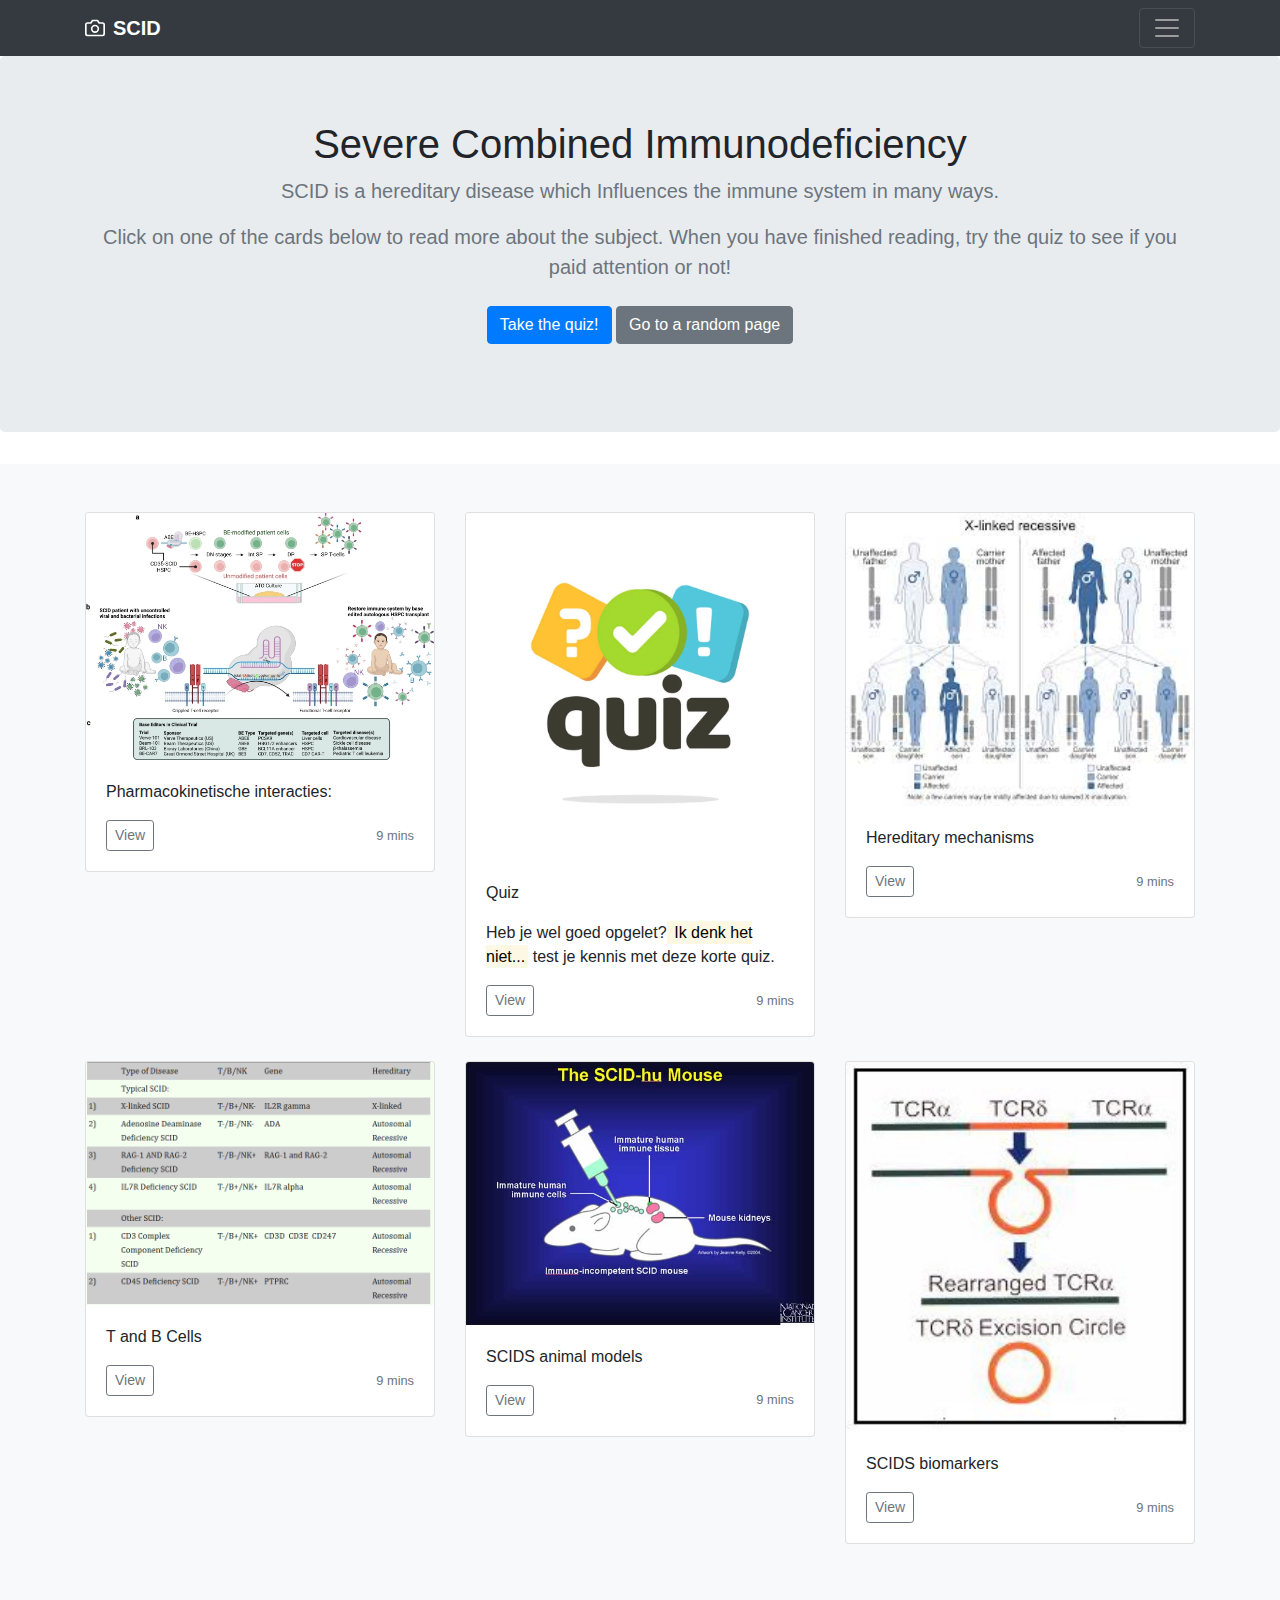
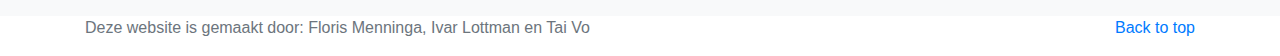
==== index.html @ 06bb4118 "changed bottom page credits" ====
<!doctype html>
<html lang="en">
    <head>
        <meta charset="utf-8" />
        <meta
            name="viewport"
            content="width=device-width, initial-scale=1, shrink-to-fit=no"
        />
        <meta name="description" content="" />
        <meta name="author" content="Floris" />
        <link rel="icon" href="/docs/4.0/assets/img/favicons/favicon.ico" />

        <title>Severe Combined Immunodeficiency</title>

        <link
            rel="canonical"
            href="https://getbootstrap.com/docs/4.0/examples/album/"
        />

        <!-- Bootstrap core CSS -->
        <link href="../../dist/css/bootstrap.min.css" rel="stylesheet" />

        <!-- Custom styles for this template -->
        <link href="style.css" rel="stylesheet" />
    </head>

    <body>
        <header>
            <div class="collapse bg-dark" id="navbarHeader">
                <div class="container">
                    <div class="row">
                        <div class="col-sm-8 col-md-7 py-4">
                            <h4 class="text-white">About</h4>
                            <p class="text-muted">
                                ...
                            </p>
                        </div>
                        <div class="col-sm-4 offset-md-1 py-4">
                            <h4 class="text-white">Contact</h4>
                            <ul class="list-unstyled">
                                <li>
                                    <a href="#" class="text-white"
                                        >Email us if you have any questions.</a
                                    >
                                </li>
                            </ul>
                        </div>
                    </div>
                </div>
            </div>
            <div class="navbar navbar-dark bg-dark box-shadow">
                <div class="container d-flex justify-content-between">
                    <a href="#" class="navbar-brand d-flex align-items-center">
                        <svg
                            xmlns="http://www.w3.org/2000/svg"
                            width="20"
                            height="20"
                            viewBox="0 0 24 24"
                            fill="none"
                            stroke="currentColor"
                            stroke-width="2"
                            stroke-linecap="round"
                            stroke-linejoin="round"
                            class="mr-2"
                        >
                            <path
                                d="M23 19a2 2 0 0 1-2 2H3a2 2 0 0 1-2-2V8a2 2 0 0 1 2-2h4l2-3h6l2 3h4a2 2 0 0 1 2 2z"
                            ></path>
                            <circle cx="12" cy="13" r="4"></circle>
                        </svg>
                        <strong>SCID</strong>
                    </a>
                    <button
                        class="navbar-toggler"
                        type="button"
                        data-toggle="collapse"
                        data-target="#navbarHeader"
                        aria-controls="navbarHeader"
                        aria-expanded="false"
                        aria-label="Toggle navigation"
                    >
                        <span class="navbar-toggler-icon"></span>
                    </button>
                </div>
            </div>
        </header>

        <main role="main">
            <section class="jumbotron text-center">
                <div class="container">
                    <h1 class="jumbotron-heading">
                        Severe Combined Immunodeficiency
                    </h1>
                    <p class="lead text-muted">SCID is a hereditary disease which Influences the immune system in many ways. 
                          </p>
                    <p class="lead text-muted">
                       Click on one of the cards below to read more about the subject. 
                       When you have finished reading, try the quiz to see if you paid attention or not!
                       
                    </p>
                    <p>
                        <a href="quiz.html" class="btn btn-primary my-2"
                            >Take the quiz!</a
                        >
                        <a href="#" class="btn btn-secondary my-2" id="randomPageButton">Go to a random page</a>                            
                        <script>
                            document.getElementById('randomPageButton').addEventListener('click', function (event) {
                                event.preventDefault(); // Prevent the default action of the link
                                const pages = [
                                    'animal_scids_models.html',
                                    'bio_markers.html',
                                    'hereditary_mechanisms.html',
                                    'T_and_B_cells.html',
                                    'treatment.html'

                                ]; // Add the list of your page URLs here
                                const randomPage = pages[Math.floor(Math.random() * pages.length)];
                                window.location.href = randomPage;
                            });
                        </script>
                    </p>
                </div>
            </section>

            <div class="album py-5 bg-light">
                <div class="container">
                    <div class="row">
                        <div class="col-md-4">
                            <div class="card mb-4 box-shadow">
                                <img
                                    class="card-img-top"
                                    src="cure.webp"
                                    alt="Card image cap"
                                />
                                <div class="card-body">
                                    <p class="card-text">
                                        Pharmacokinetische interacties:
                                    </p>
                                    <div
                                        class="d-flex justify-content-between align-items-center"
                                    >
                                        <div class="btn-group">
                                            <button
                                                type="button"
                                                class="btn btn-sm btn-outline-secondary"
                                                onclick="window.location.href='treatment.html';"
                                            >
                                                View
                                            </button>

                                        </div>
                                        <small class="text-muted">9 mins</small>
                                    </div>
                                </div>
                            </div>
                        </div>
                        <div class="col-md-4">
                            <div class="card mb-4 box-shadow">
                                <img
                                    class="card-img-top"
                                    src="quizz.webp"
                                    alt="Card image cap"
                                />
                                <div class="card-body">
                                    <p class="fs-1">Quiz</p>
                                    <p class="card-text">
                                        Heb je wel goed opgelet?<mark> Ik denk het
                                        niet...</mark> test je kennis met deze korte
                                        quiz.
                                    </p>

                                    <div
                                        class="d-flex justify-content-between align-items-center"
                                    >
                                        <div class="btn-group">
                                            <button
                                                type="button"
                                                class="btn btn-sm btn-outline-secondary"
                                                onclick="window.location.href='quiz.html';"

                                            >
                                                View
                                            </button>

                                        </div>
                                        <small class="text-muted">9 mins</small>
                                    </div>
                                </div>
                            </div>
                        </div>
                        <div class="col-md-4">
                            <div class="card mb-4 box-shadow">
                                <img
                                    class="card-img-top"
                                    src="inherit.jpg"
                                    alt="Card image cap"
                                />
                                <div class="card-body">
                                    <p class="card-text">
                                        Hereditary mechanisms

                                    </p>
                                    <div
                                        class="d-flex justify-content-between align-items-center"
                                    >
                                        <div class="btn-group">
                                            <button
                                                type="button"
                                                class="btn btn-sm btn-outline-secondary"
                                                onclick="window.location.href='hereditary_mechanisms.html';"
                                            >
                                                View
                                            </button>

                                        </div>
                                        <small class="text-muted">9 mins</small>
                                    </div>
                                </div>
                            </div>
                        </div>
                        <div class="col-md-4">
                            <div class="card mb-4 box-shadow">
                                <img
                                class="card-img-top"
                                src="scid_types.PNG"
                                alt="Card image cap"
                                />
                                <div class="card-body">
                                    <p class="card-text">
                                        T and B Cells
                                    </p>
                                    <div
                                        class="d-flex justify-content-between align-items-center"
                                    >
                                        <div class="btn-group">
                                            <button
                                                type="button"
                                                class="btn btn-sm btn-outline-secondary"
                                                onclick="window.location.href='T_and_B_cells.html';"
                                            >
                                                View
                                            </button>

                                        </div>
                                        <small class="text-muted">9 mins</small>
                                    </div>
                                </div>
                            </div>
                        </div>
                        <div class="col-md-4">
                            <div class="card mb-4 box-shadow">
                                <img
                                    class="card-img-top"
                                    src="cancer38-3099223067.jpg"
                                    alt="Card image cap"
                                />
                                <div class="card-body">
                                    <p class="card-text">
                                        SCIDS animal models
                                    </p>
                                    <div
                                        class="d-flex justify-content-between align-items-center"
                                    >
                                        <div class="btn-group">
                                            <button
                                                type="button"
                                                class="btn btn-sm btn-outline-secondary"
                                                onclick="window.location.href='animal_scids_models.html';"
                                            >
                                                View
                                            </button>

                                        </div>
                                        <small class="text-muted">9 mins</small>
                                    </div>
                                </div>
                            </div>
                        </div>
                        <div class="col-md-4">
                            <div class="card mb-4 box-shadow">
                                <img
                                    class="card-img-top"
                                    src="trec.jpg"
                                    alt="Card image cap"
                                />
                                <div class="card-body">
                                    <p class="card-text">
                                        SCIDS biomarkers
                                    </p>
                                    <div
                                        class="d-flex justify-content-between align-items-center"
                                    >
                                        <div class="btn-group">
                                            <button
                                                type="button"
                                                class="btn btn-sm btn-outline-secondary"
                                                onclick="window.location.href='bio_markers.html';"
                                            >
                                                View
                                            </button>

                                        </div>
                                        <small class="text-muted">9 mins</small>
                                    </div>
                                </div> 
                            </div>
                        </div>

                    </div>
                </div>
            </div>
        </main>

        <footer class="text-muted">
            <div class="container">
                <p class="float-right">
                    <a href="#">Back to top</a>
                </p>
                <p>Deze website is gemaakt door: Floris Menninga, Ivar Lottman en Tai Vo</p>

                </p>
            </div>
        </footer>

        <!-- Bootstrap core JavaScript
    ================================================== -->
        <!-- Placed at the end of the document so the pages load faster -->
        <script
            src="https://code.jquery.com/jquery-3.2.1.slim.min.js"
            integrity="sha384-KJ3o2DKtIkvYIK3UENzmM7KCkRr/rE9/Qpg6aAZGJwFDMVNA/GpGFF93hXpG5KkN"
            crossorigin="anonymous"
        ></script>
        <script>
            window.jQuery ||
                document.write(
                    '<script src="../../assets/js/vendor/jquery-slim.min.js"><\/script>',
                );
        </script>
        <script src="../../assets/js/vendor/popper.min.js"></script>
        <script src="../../dist/js/bootstrap.min.js"></script>
        <script src="../../assets/js/vendor/holder.min.js"></script>
    </body>
</html>
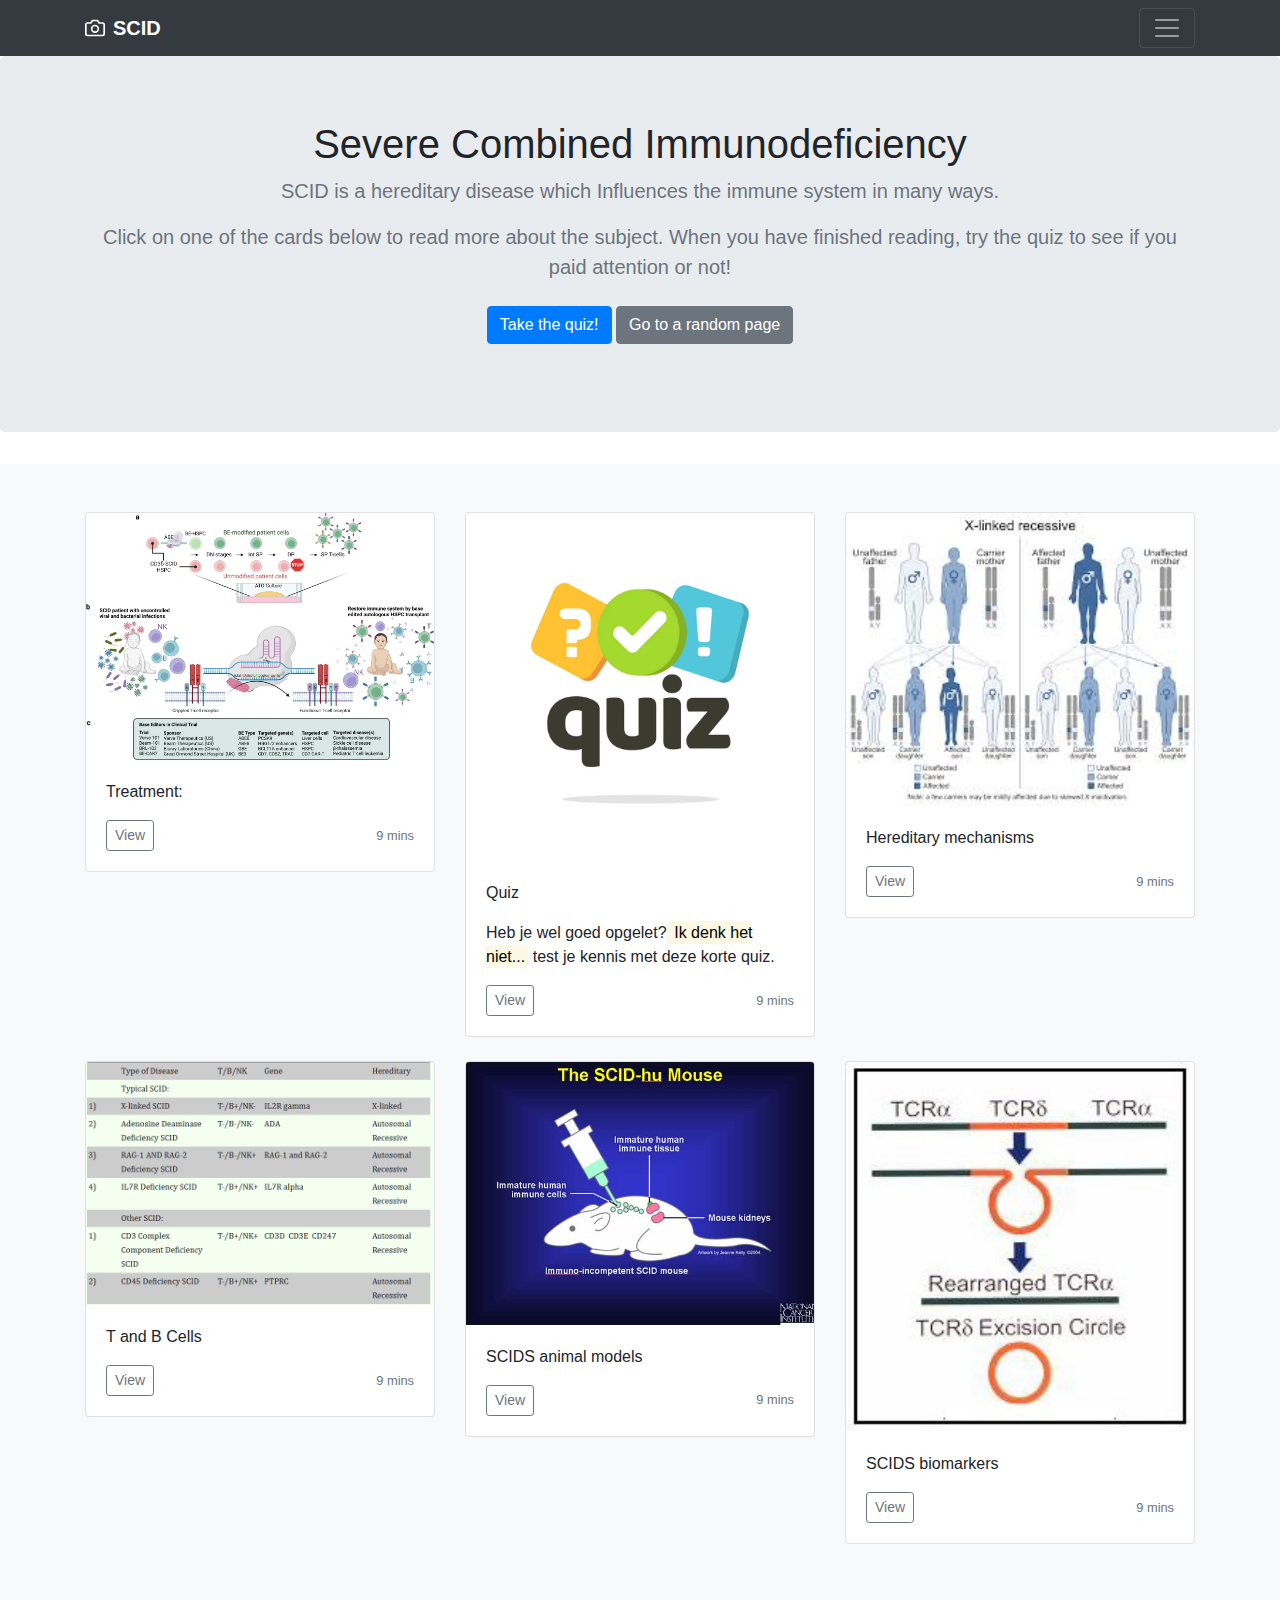
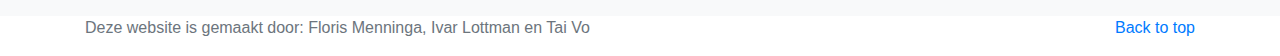
==== commit dc3129d1: "." ====
--- a/index.html
+++ b/index.html
@@ -134,7 +134,7 @@
                                 />
                                 <div class="card-body">
                                     <p class="card-text">
-                                        Pharmacokinetische interacties:
+                                        Treatment:
                                     </p>
                                     <div
                                         class="d-flex justify-content-between align-items-center"
@@ -247,7 +247,7 @@
                                 </div>
                             </div>
                         </div>
-                        <div class="col-md-4">
+                        <div class="col-md-4" onclick="window.location.href='animal_scids_models.html';" style="cursor:pointer;">
                             <div class="card mb-4 box-shadow">
                                 <img
                                     class="card-img-top"
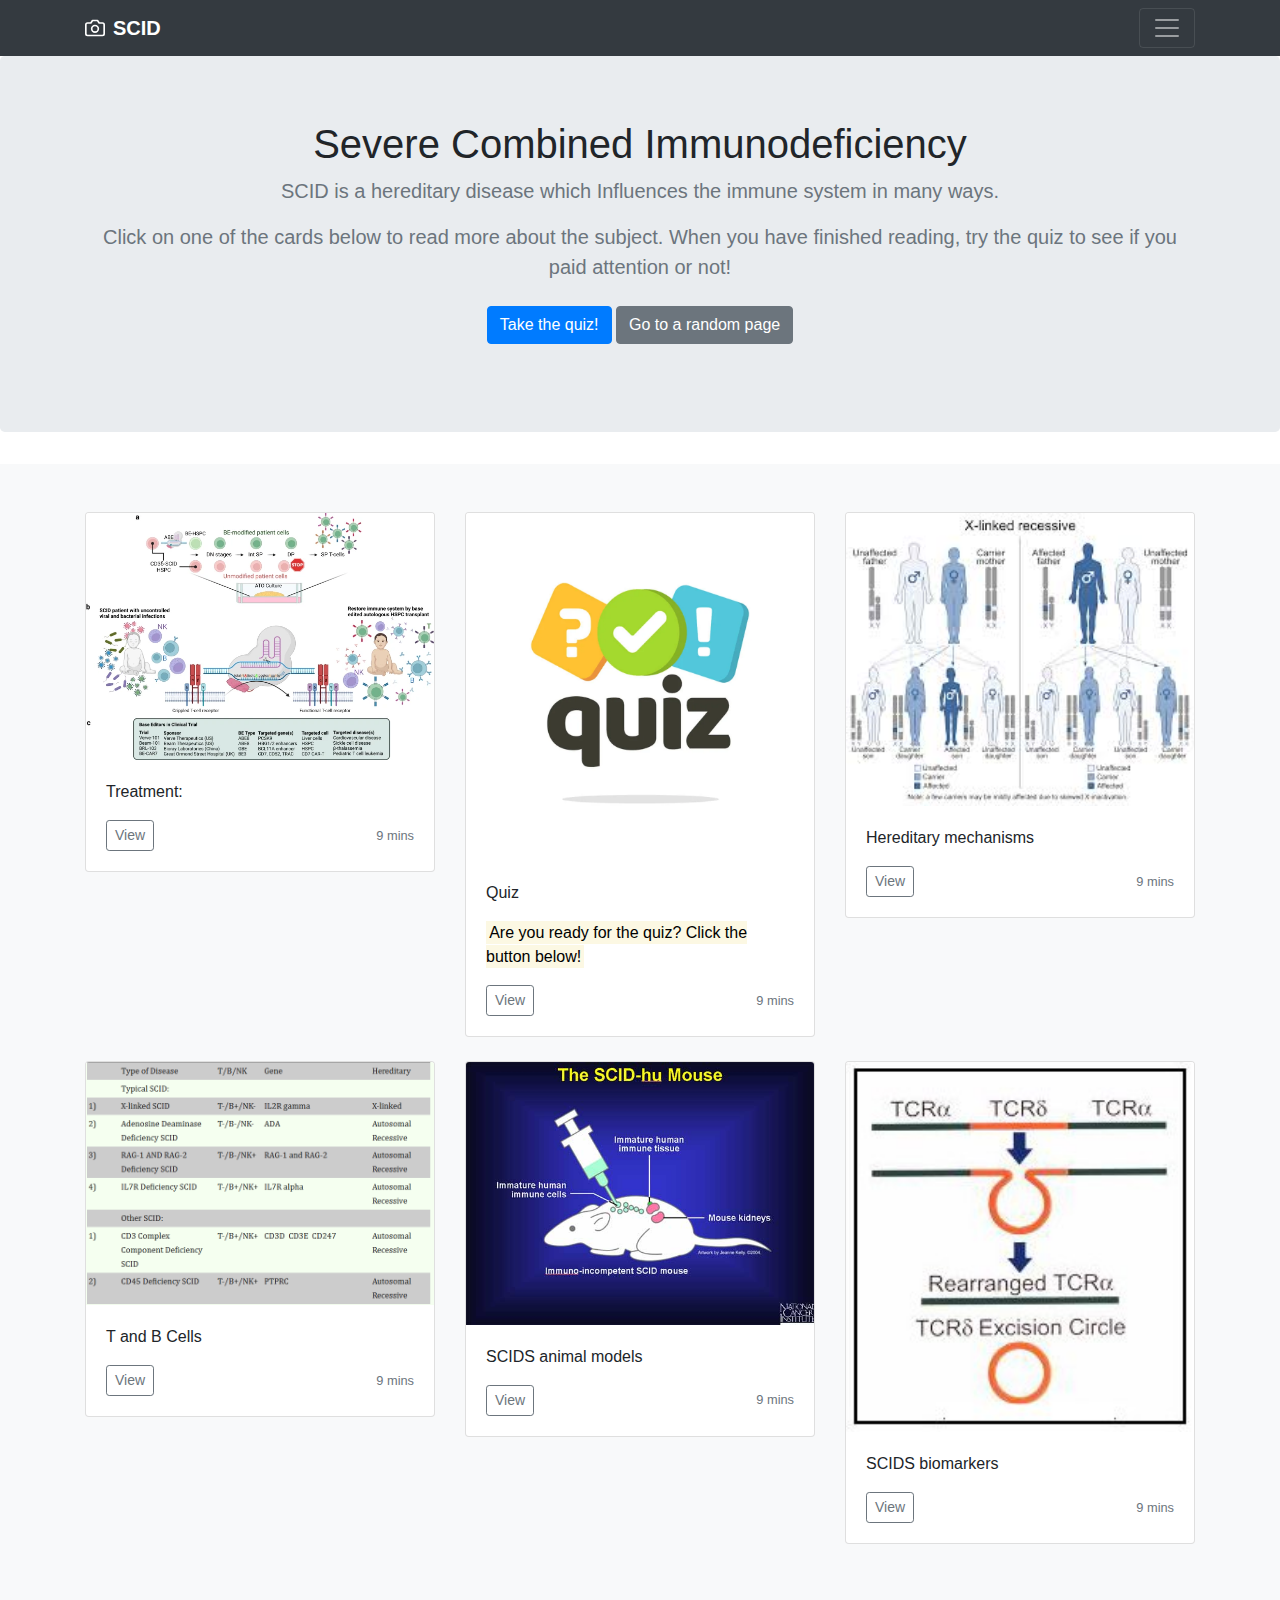
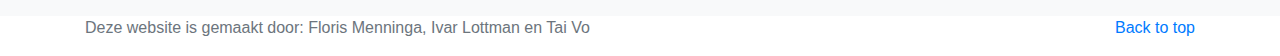
==== commit a1ca0305: "Updated index.html." ====
--- a/index.html
+++ b/index.html
@@ -125,7 +125,7 @@
             <div class="album py-5 bg-light">
                 <div class="container">
                     <div class="row">
-                        <div class="col-md-4">
+                        <div class="col-md-4" onclick="window.location.href='treatment.html';" style="cursor:pointer;">
                             <div class="card mb-4 box-shadow">
                                 <img
                                     class="card-img-top"
@@ -154,7 +154,7 @@
                                 </div>
                             </div>
                         </div>
-                        <div class="col-md-4">
+                        <div class="col-md-4" onclick="window.location.href='quiz.html';" style="cursor:pointer;">
                             <div class="card mb-4 box-shadow">
                                 <img
                                     class="card-img-top"
@@ -164,9 +164,7 @@
                                 <div class="card-body">
                                     <p class="fs-1">Quiz</p>
                                     <p class="card-text">
-                                        Heb je wel goed opgelet?<mark> Ik denk het
-                                        niet...</mark> test je kennis met deze korte
-                                        quiz.
+                                        <mark>Are you ready for the quiz? Click the button below!</mark>
                                     </p>
 
                                     <div
@@ -188,7 +186,7 @@
                                 </div>
                             </div>
                         </div>
-                        <div class="col-md-4">
+                        <div class="col-md-4" onclick="window.location.href='hereditary_mechanisms.html';" style="cursor:pointer;">
                             <div class="card mb-4 box-shadow">
                                 <img
                                     class="card-img-top"
@@ -218,7 +216,7 @@
                                 </div>
                             </div>
                         </div>
-                        <div class="col-md-4">
+                        <div class="col-md-4" onclick="window.location.href='T_and_B_cells.html';" style="cursor:pointer;">
                             <div class="card mb-4 box-shadow">
                                 <img
                                 class="card-img-top"
@@ -276,7 +274,7 @@
                                 </div>
                             </div>
                         </div>
-                        <div class="col-md-4">
+                        <div class="col-md-4" onclick="window.location.href='bio_markers.html';" style="cursor:pointer;">
                             <div class="card mb-4 box-shadow">
                                 <img
                                     class="card-img-top"
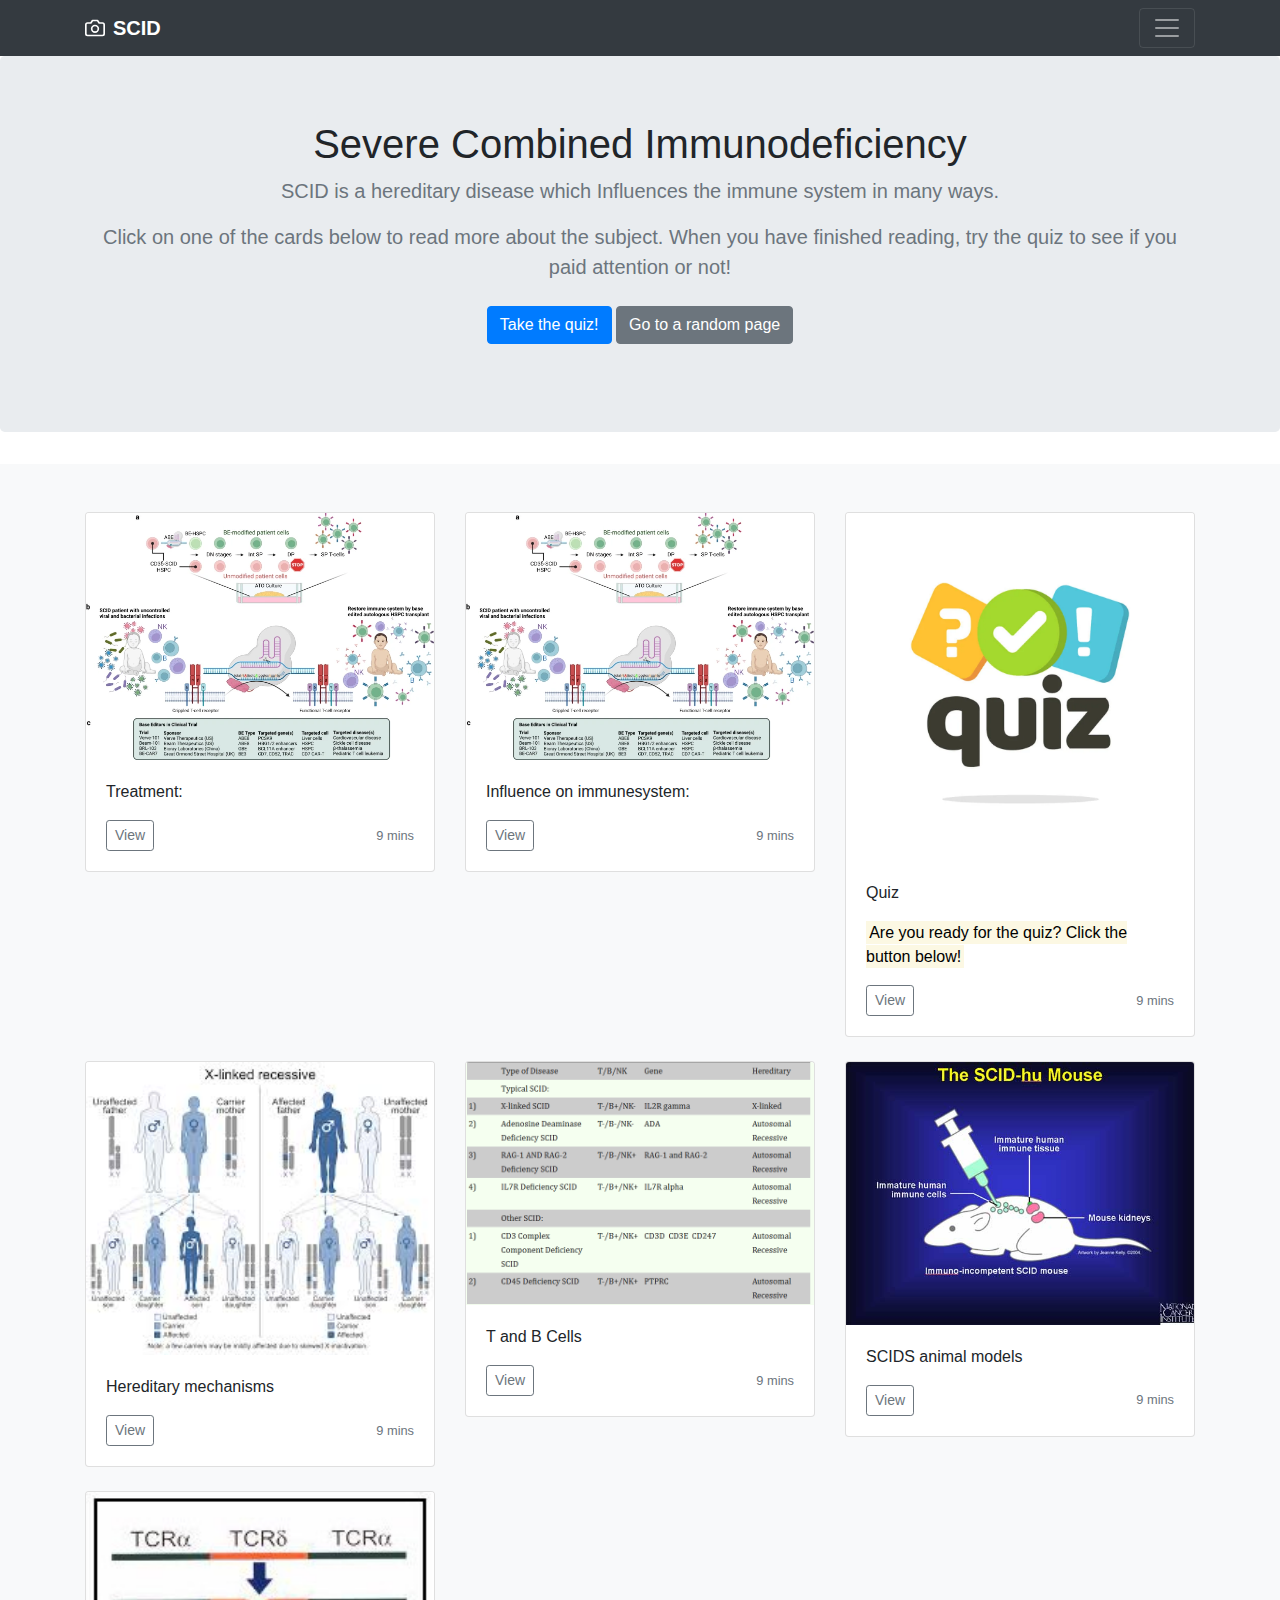
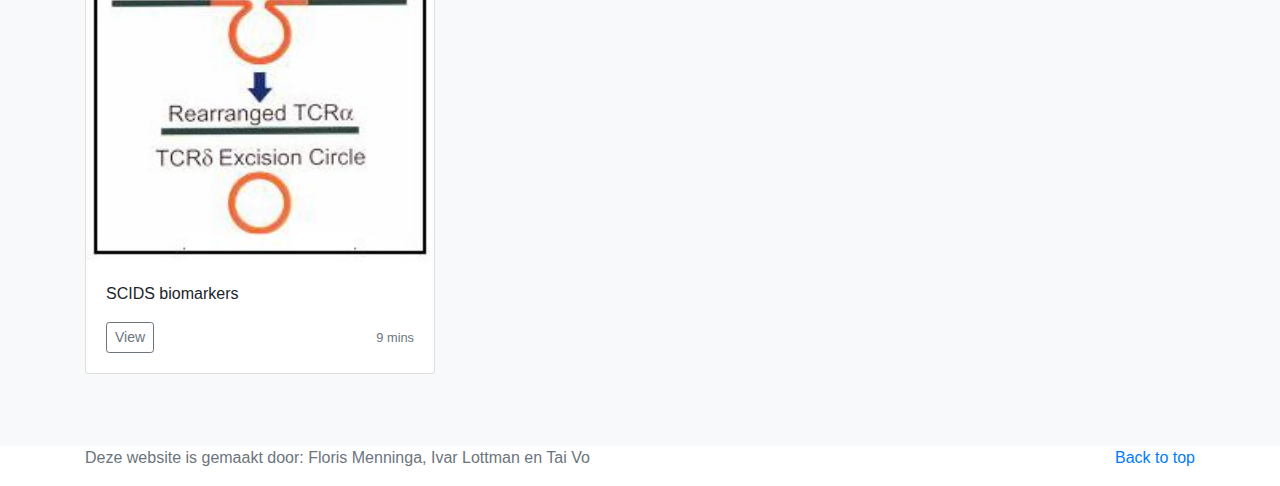
==== commit 54a0a77d: "Added aditional card to index about the influence of SCID on the immunesystem." ====
--- a/index.html
+++ b/index.html
@@ -154,6 +154,35 @@
                                 </div>
                             </div>
                         </div>
+                        <div class="col-md-4" onclick="window.location.href='immunology.html';" style="cursor:pointer;">
+                            <div class="card mb-4 box-shadow">
+                                <img
+                                    class="card-img-top"
+                                    src="cure.webp"
+                                    alt="Card image cap"
+                                />
+                                <div class="card-body">
+                                    <p class="card-text">
+                                        Influence on immunesystem:
+                                    </p>
+                                    <div
+                                        class="d-flex justify-content-between align-items-center"
+                                    >
+                                        <div class="btn-group">
+                                            <button
+                                                type="button"
+                                                class="btn btn-sm btn-outline-secondary"
+                                                onclick="window.location.href='immunology.html';"
+                                            >
+                                                View
+                                            </button>
+
+                                        </div>
+                                        <small class="text-muted">9 mins</small>
+                                    </div>
+                                </div>
+                            </div>
+                        </div>
                         <div class="col-md-4" onclick="window.location.href='quiz.html';" style="cursor:pointer;">
                             <div class="card mb-4 box-shadow">
                                 <img
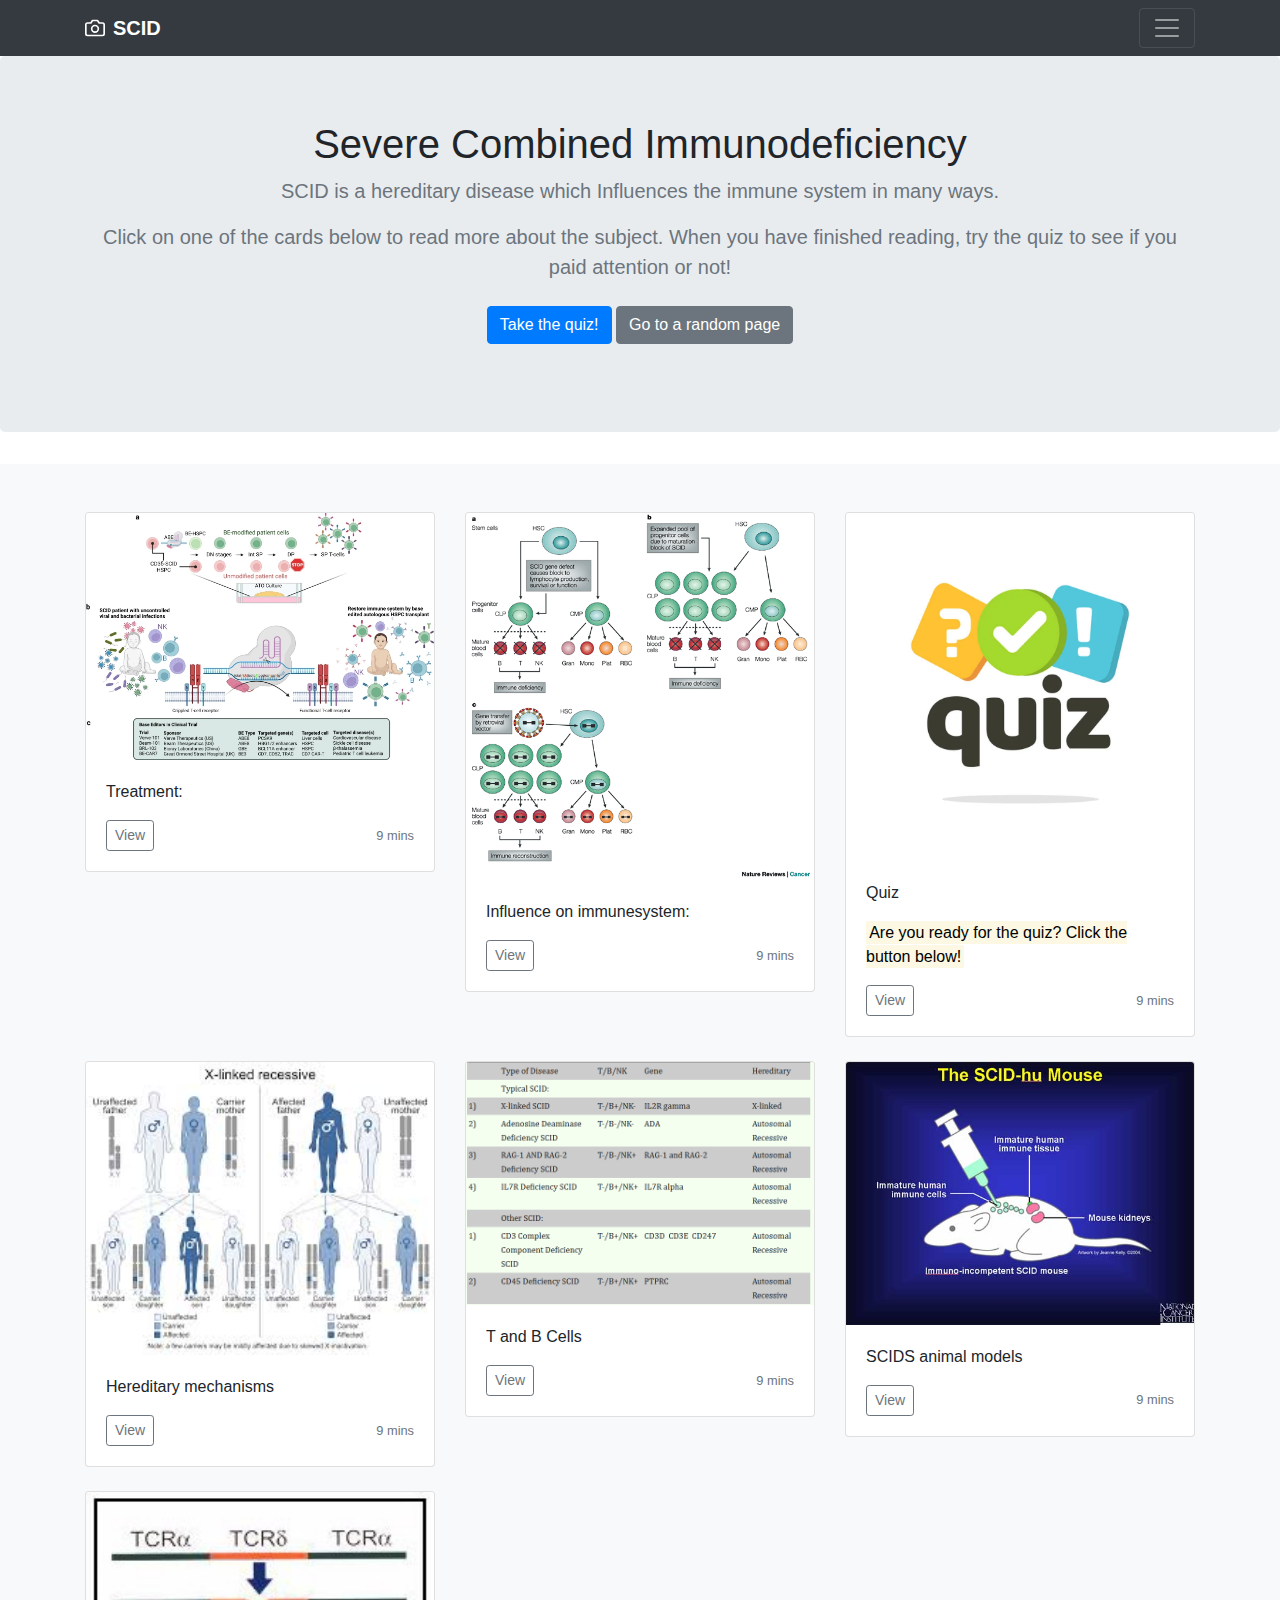
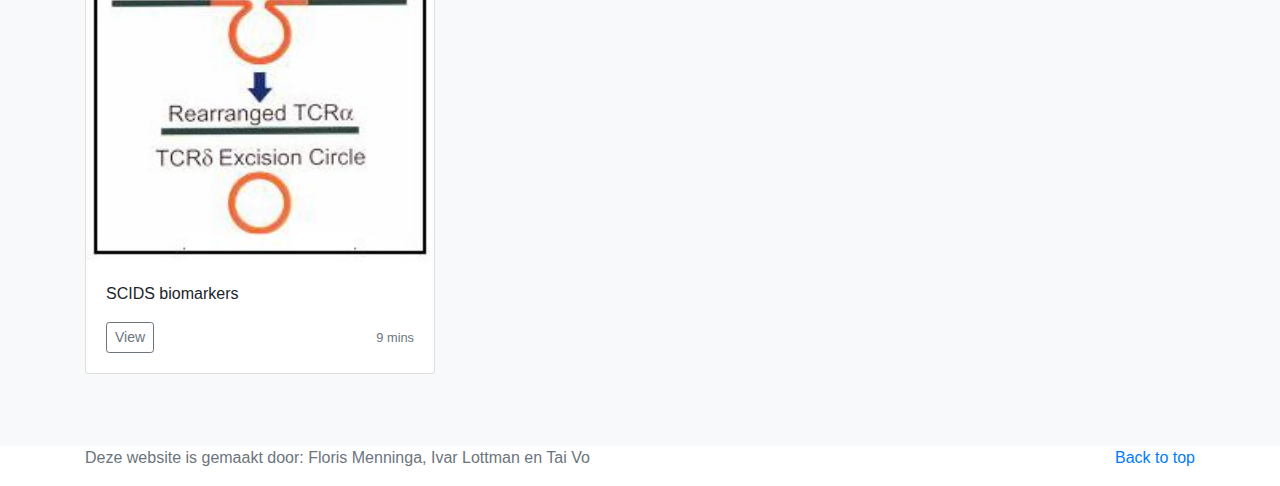
==== commit da412b3b: "Changed card to display relevant picture and wrote more about the dificiency of T cells in patients " ====
--- a/index.html
+++ b/index.html
@@ -158,7 +158,7 @@
                             <div class="card mb-4 box-shadow">
                                 <img
                                     class="card-img-top"
-                                    src="cure.webp"
+                                    src="immunology_picture.png"
                                     alt="Card image cap"
                                 />
                                 <div class="card-body">
